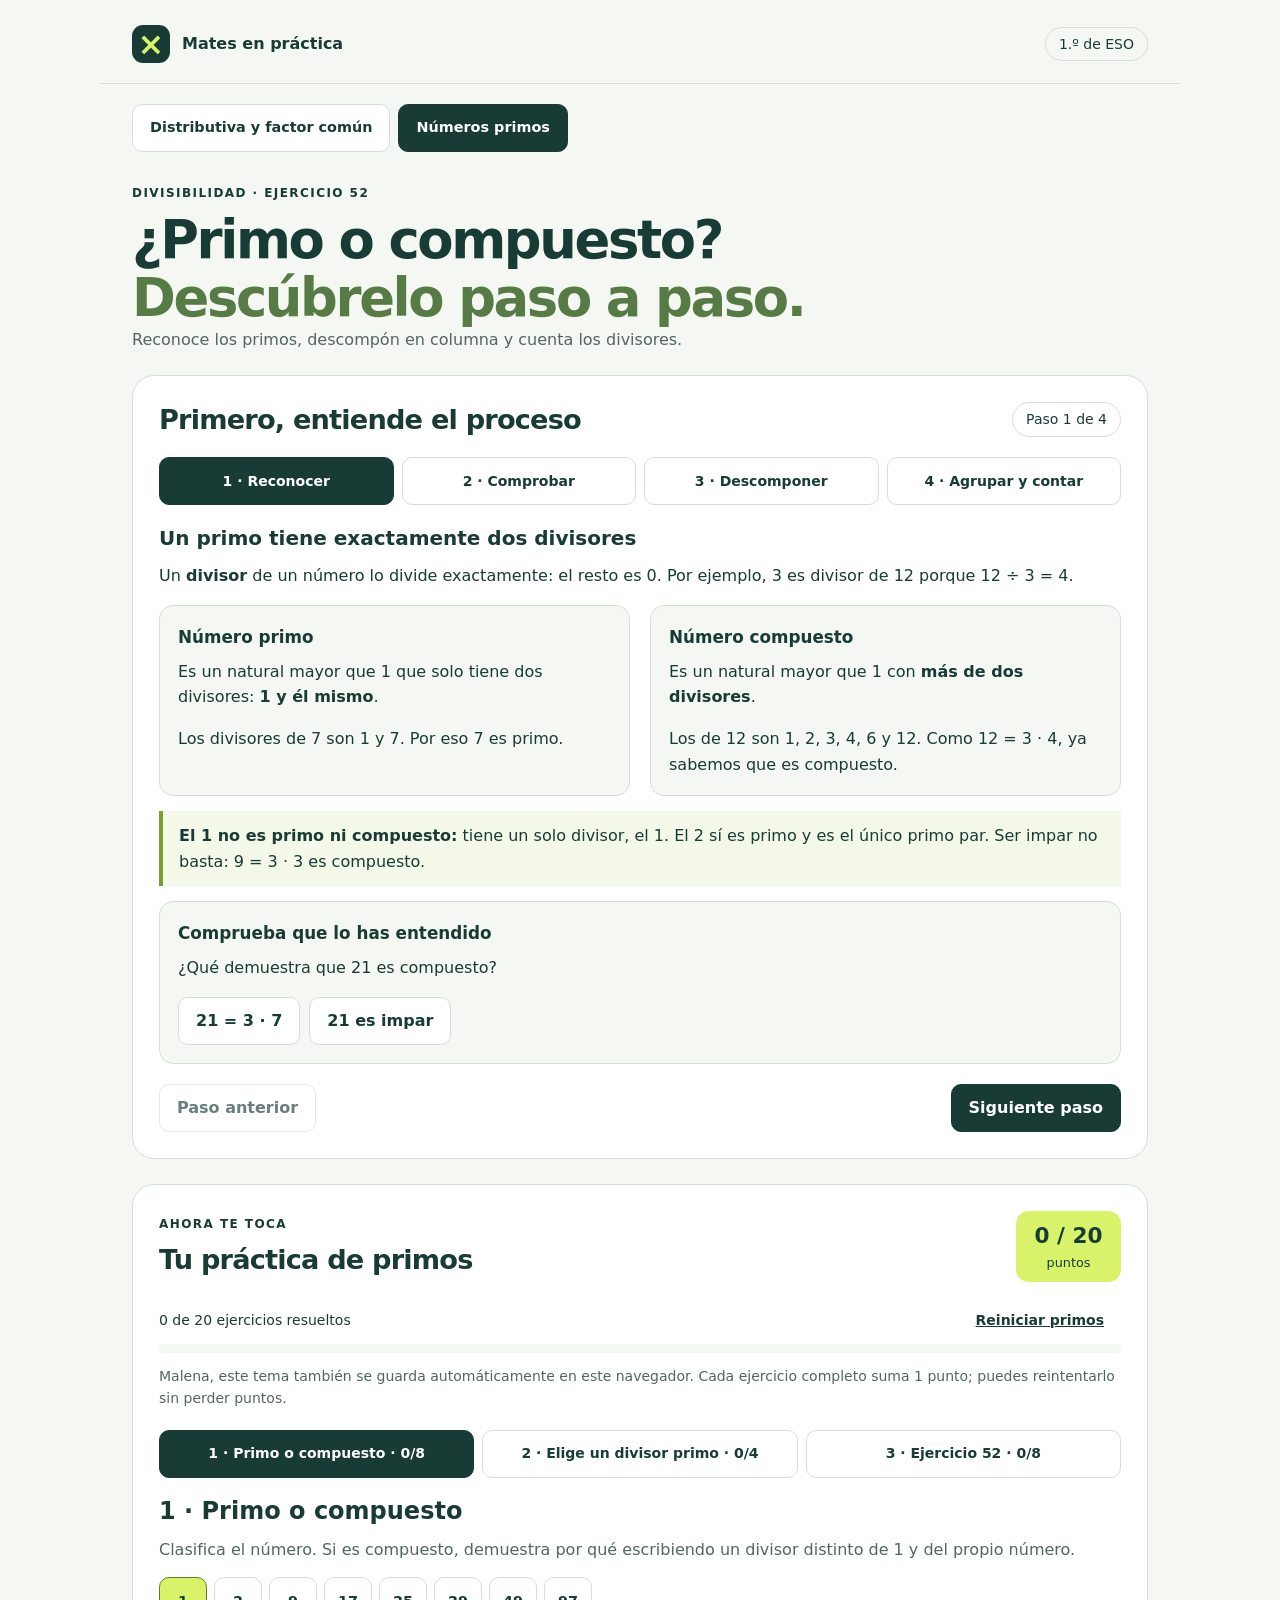
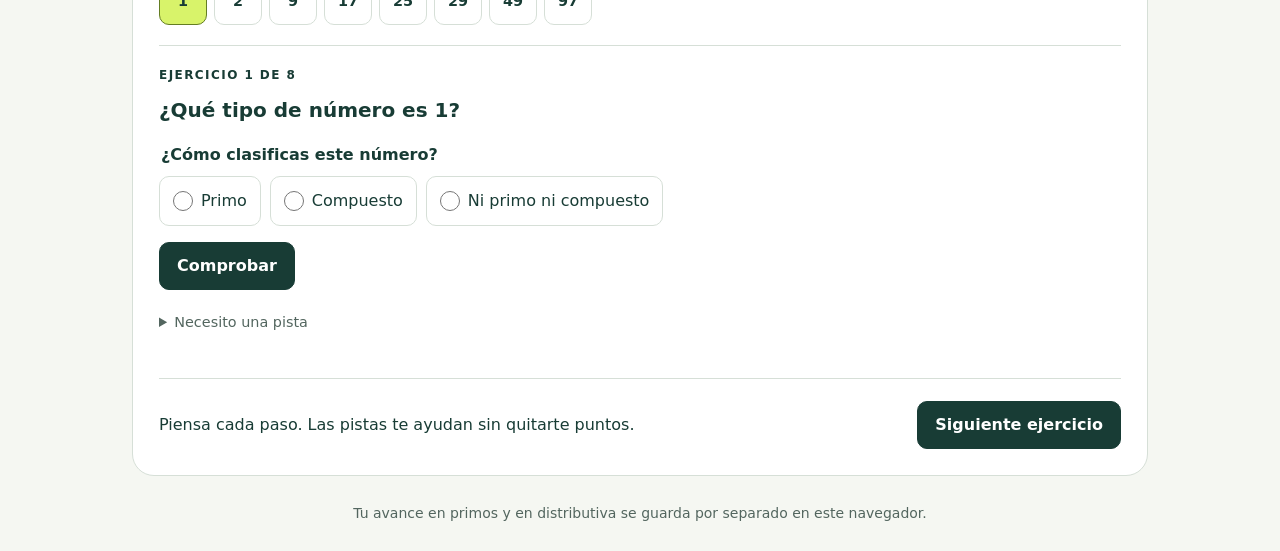
==== primos.html @ 0305ebf7 "Añadir números primos con explicación guiada y ejercicio 52" ====
<!doctype html>
<html lang="es">
<head>
<meta charset="utf-8"><meta name="viewport" content="width=device-width, initial-scale=1">
<meta name="theme-color" content="#183c35"><meta name="description" content="Aprende a distinguir números primos y compuestos y a descomponer en factores primos con divisiones sucesivas. Ejercicio 52 de 1.º de ESO.">
<title>Mates en práctica · Números primos</title>
<link rel="icon" href="data:image/svg+xml,%3Csvg xmlns='http://www.w3.org/2000/svg' viewBox='0 0 40 40'%3E%3Crect width='40' height='40' rx='10' fill='%23183c35'/%3E%3Ctext x='20' y='29' text-anchor='middle' font-size='30' fill='%23d8f36a'%3E×%3C/text%3E%3C/svg%3E">
<link rel="stylesheet" href="styles.css?v=3"><script src="prime-math.js?v=1" defer></script><script src="primes.js?v=1" defer></script>
</head>
<body>
<header><a class="brand" href="./"><span class="logo" aria-hidden="true">×</span> Mates en práctica</a><span class="tag">1.º de ESO</span></header>
<main>
<nav class="topic-nav" aria-label="Temas"><a href="./">Distributiva y factor común</a><a href="primos.html" aria-current="page">Números primos</a></nav>
<section class="intro"><p class="eyebrow">DIVISIBILIDAD · EJERCICIO 52</p><h1>¿Primo o compuesto?<br><span>Descúbrelo paso a paso.</span></h1><p>Reconoce los primos, descompón en columna y cuenta los divisores.</p></section>
<section class="practice lesson" aria-labelledby="learn-title">
<div class="practice-heading"><h2 id="learn-title">Primero, entiende el proceso</h2><span class="tag" id="lesson-counter">Paso 1 de 4</span></div>
<nav id="lesson-tabs" class="lesson-tabs" aria-label="Pasos de la explicación"></nav>
<div id="lesson-content"></div>
<div class="lesson-actions"><button id="lesson-prev" type="button">Paso anterior</button><button id="lesson-next" class="primary" type="button">Siguiente paso</button></div>
</section>
<section class="practice prime-practice" aria-labelledby="prime-practice-title">
<div class="practice-heading"><div><p class="eyebrow">AHORA TE TOCA</p><h2 id="prime-practice-title">Tu práctica de primos</h2></div><div class="score"><strong id="prime-score">0 / 20</strong><span>puntos</span></div></div>
<div class="progress-caption"><span id="prime-progress-text">0 de 20 ejercicios resueltos</span><button id="prime-reset" class="text-button" type="button">Reiniciar primos</button></div>
<progress id="prime-progress" max="20" value="0" aria-label="Ejercicios de primos resueltos"></progress>
<p class="rules" id="prime-save-status" role="status"></p>
<nav id="prime-levels" class="prime-levels" aria-label="Niveles de primos"></nav>
<h3 id="prime-level-title" tabindex="-1"></h3><p id="prime-level-help" class="level-help"></p>
<nav id="prime-questions" class="question-nav" aria-label="Ejercicios del nivel"></nav>
<div id="prime-exercise"></div>
<div class="level-footer"><p id="prime-encouragement" role="status"></p><button id="prime-next" class="primary" type="button">Siguiente ejercicio</button></div>
</section>
<noscript><p>Activa JavaScript para ver los pasos y corregir los ejercicios.</p></noscript>
<footer>Tu avance en primos y en distributiva se guarda por separado en este navegador.</footer>
</main>
<dialog id="prime-reset-dialog" aria-labelledby="prime-reset-title"><h2 id="prime-reset-title">¿Reiniciar números primos?</h2><p>Se borrarán las respuestas y los puntos de este tema en este navegador. El progreso de distributiva y factor común se conserva.</p><div class="dialog-actions"><button id="prime-cancel-reset" type="button">Seguir practicando</button><button id="prime-confirm-reset" type="button" class="primary">Sí, reiniciar primos</button></div></dialog>
</body>
</html>
---- styles.css ----
:root{color-scheme:light;--ink:#183c35;--muted:#53665f;--paper:#f5f7f2;--lime:#d8f36a;--line:#d6dfd7;--white:#fff;--error:#95371e}*{box-sizing:border-box}body{margin:0;background:var(--paper);color:var(--ink);font:16px/1.6 system-ui,-apple-system,BlinkMacSystemFont,"Segoe UI",sans-serif}header,main{max-width:1080px;margin:auto;padding:0 32px}header{display:flex;align-items:center;justify-content:space-between;padding-top:25px;padding-bottom:20px;border-bottom:1px solid var(--line)}.brand{color:var(--ink);font-weight:750;text-decoration:none;display:flex;gap:12px;align-items:center}.logo{display:grid;place-items:center;background:var(--ink);color:var(--lime);width:38px;height:38px;border-radius:11px;font-size:32px;line-height:1}.tag{border:1px solid var(--line);border-radius:30px;padding:5px 13px;font-size:.875rem;white-space:nowrap}.intro{padding:32px 0 22px}.eyebrow{font-size:.75rem;font-weight:800;letter-spacing:.12em;margin:0 0 8px}h1{font-size:clamp(2rem,4.5vw,3.3rem);line-height:1.1;letter-spacing:-.045em;margin:0}h1 span{color:#567b44}.intro>p:last-child{margin-bottom:0;color:var(--muted)}h2,h3,p{margin-top:0}h2{font-size:1.3rem;line-height:1.3;margin-bottom:0}h3{font-size:1.5rem;line-height:1.3;margin-bottom:0}.theory{display:grid;grid-template-columns:1fr 1fr;gap:18px;margin-bottom:36px}.theory article{border:1px solid var(--line);border-radius:18px;padding:22px;background:var(--white)}.card-title{display:flex;align-items:center;gap:12px;margin-bottom:14px}.number{font-size:.8rem;font-weight:800;background:var(--lime);border-radius:50%;padding:7px}.theory p{color:var(--muted);margin-bottom:12px}.formula{font-family:Georgia,serif;font-size:1.2rem;font-weight:bold;background:var(--paper);border-radius:9px;padding:10px 12px}.theory .example{margin:12px 0 0;color:var(--ink);font-weight:650}.practice{background:white;border:1px solid var(--line);border-radius:22px;padding:26px}.practice-heading,.progress-caption,.level-heading,.level-footer{display:flex;align-items:center;justify-content:space-between;gap:16px}.practice-heading h2{font-size:1.7rem;letter-spacing:-.03em}.score{background:var(--lime);border-radius:13px;padding:8px 18px;display:flex;flex-direction:column;text-align:center;min-width:105px}.score strong{font-size:1.35rem}.score span{font-size:.8rem}.progress-caption{margin-top:14px;font-size:.875rem}progress{width:100%;height:9px;display:block;border:0;border-radius:10px;overflow:hidden;background:var(--paper)}progress::-webkit-progress-bar{background:var(--paper)}progress::-webkit-progress-value{background:var(--ink)}progress::-moz-progress-bar{background:var(--ink)}button{font:inherit;font-weight:650;min-height:48px;border:1px solid var(--line);border-radius:10px;padding:10px 17px;cursor:pointer;background:white;color:var(--ink);touch-action:manipulation}button:hover{background:#eef3e6}button:disabled{opacity:.65;cursor:default}.text-button{border:0;background:transparent;text-decoration:underline;font-size:.875rem}.rules{font-size:.875rem;color:var(--muted);margin:12px 0 20px}nav{display:grid;grid-template-columns:repeat(4,1fr);gap:8px;margin-bottom:26px}nav button{font-size:.875rem;padding:10px 5px}nav button[aria-current="step"]{background:var(--ink);color:white;border-color:var(--ink)}.level-heading{margin-bottom:8px}#level-help{color:var(--muted)}.exercise{border-top:1px solid var(--line);padding:21px 0}.exercise-top{display:flex;align-items:center;gap:12px;margin-bottom:12px}.exercise-index{font-size:.8rem;color:var(--muted);font-weight:650}.expression{font-size:1.2rem;font-weight:750;letter-spacing:.015em}.answer-row{display:flex;align-items:center;gap:10px;flex-wrap:wrap}.equation{display:flex;align-items:center;gap:8px;flex-wrap:wrap;font-size:1.15rem}.field{display:flex;flex-direction:column;gap:4px}.field-label{font-size:.75rem;color:var(--muted)}input{font:inherit;font-weight:650;color:var(--ink);background:#f8faf6;border:1.5px solid #83948a;border-radius:9px;width:76px;min-height:50px;padding:8px;text-align:center}input:disabled{opacity:1;background:#eef7da;color:var(--ink);border-color:#689046;-webkit-text-fill-color:var(--ink)}input[aria-invalid="true"]{border-color:var(--error)}.math-symbol{padding-top:22px}.check{margin-left:auto;align-self:flex-end}.primary{background:var(--ink);color:white;border-color:var(--ink)}.primary:hover{background:#2d594d}.feedback{margin:12px 0 0;font-size:.95rem;border-radius:9px;padding:10px 13px}.feedback:empty{display:none}.feedback.error{background:#fff0e8;color:var(--error)}.feedback.success{background:#edf6db;color:#2c561f}.hint{margin-top:8px;font-size:.9rem;color:var(--muted)}summary{cursor:pointer;min-height:44px;display:list-item;padding-top:9px}details p{margin:5px 0 0}.level-footer{border-top:1px solid var(--line);padding-top:22px}.level-footer p{margin:0;max-width:65%}footer{text-align:center;color:var(--muted);padding:26px 0;font-size:.875rem}:focus-visible{outline:3px solid #4d62d0;outline-offset:4px}dialog{border:1px solid var(--line);border-radius:18px;max-width:440px;width:calc(100% - 32px);padding:25px;color:var(--ink)}dialog p{margin:16px 0}dialog::backdrop{background:#102b2566}.dialog-actions{display:flex;gap:10px;flex-wrap:wrap}@media(max-width:650px){header,main{padding-left:18px;padding-right:18px}.intro{padding-top:25px}.theory{grid-template-columns:1fr;gap:12px;margin-bottom:24px}.theory article{padding:18px}.practice{padding:19px 15px}.practice-heading h2{font-size:1.4rem}nav{grid-template-columns:1fr 1fr}.level-heading{align-items:flex-start}.level-heading .tag{font-size:.75rem;padding:5px 8px}input{width:64px}.check{margin-left:0}.answer-row{gap:15px}.level-footer{align-items:flex-start;flex-direction:column}.level-footer p{max-width:100%}.formula{font-size:1.05rem}.brand{font-size:.9rem}}@media(prefers-reduced-motion:no-preference){button{transition:background .15s}}

/* Temas y práctica de números primos. */
[hidden]{display:none!important}.topic-nav{display:flex;gap:8px;flex-wrap:wrap;margin:20px 0 0}.topic-nav a{display:flex;align-items:center;min-height:48px;color:var(--ink);text-decoration:none;padding:10px 17px;border-radius:10px;border:1px solid var(--line);background:white;font-size:.9rem;font-weight:700}.topic-nav a[aria-current="page"]{background:var(--ink);color:white;border-color:var(--ink)}.lesson{margin-bottom:25px}.lesson-tabs{margin:20px 0;gap:8px}.lesson-tabs button[aria-current="step"]{background:var(--ink);color:white}.lesson-content-title{font-size:1.25rem;margin:0 0 12px}.lesson-grid{display:grid;grid-template-columns:1fr 1fr;gap:20px}.lesson-box{background:var(--paper);border:1px solid var(--line);border-radius:14px;padding:18px}.lesson-box h4{font-size:1.05rem;margin:0 0 8px}.lesson-box p:last-child{margin-bottom:0}.lesson strong{font-weight:750}.lesson ol{padding-left:24px}.lesson li{margin-bottom:9px}.lesson-actions{display:flex;justify-content:space-between;gap:10px;margin-top:20px}.key-idea{border-left:4px solid #7b9d32;background:#f4f8e9;padding:12px 16px;margin:15px 0}.mini-table{width:100%;border-collapse:collapse;font-size:.95rem}.mini-table th,.mini-table td{padding:8px;text-align:left;border-bottom:1px solid var(--line)}.mini-table caption{text-align:left;font-weight:700;margin-bottom:8px}.math-line{font-size:1.2rem;font-weight:700;overflow-wrap:anywhere}.lesson .math-line{margin:12px 0}.ladder-example{border-collapse:collapse;font-size:1.15rem;min-width:150px;margin:14px 0}.ladder-example td{padding:3px 14px;text-align:right}.ladder-example td+td{border-left:2px solid var(--ink);color:#526e22;text-align:left}.prime-levels{grid-template-columns:repeat(3,1fr);margin-top:18px;margin-bottom:18px}.level-help{color:var(--muted);margin:10px 0 15px}.question-nav{display:flex;flex-wrap:wrap;gap:7px;margin-bottom:20px}.question-nav button{min-width:48px;padding:8px 12px;font-size:.9rem}.question-nav button[aria-current="step"]{background:var(--lime);border-color:#647d23;color:var(--ink)}#prime-exercise{border-top:1px solid var(--line);padding:20px 0}#prime-exercise h4{margin:0 0 12px;font-size:1.25rem}#prime-exercise h5{font-size:1.05rem;margin:16px 0 12px}.choice-group{border:0;padding:0;margin:16px 0}.choice-group legend{font-weight:650;margin-bottom:9px}.choices{display:flex;flex-wrap:wrap;gap:9px}.choice{display:flex;align-items:center;gap:8px;padding:10px 13px;min-height:50px;border:1px solid var(--line);border-radius:10px;cursor:pointer}.choice:has(input:checked){border-color:var(--ink);background:var(--paper)}.choice input{width:20px;min-height:20px;height:20px;margin:0;accent-color:var(--ink)}.prime-fields{display:flex;gap:14px;align-items:flex-end;flex-wrap:wrap;margin:14px 0}.prime-fields label{display:flex;flex-direction:column;gap:4px;font-size:.9rem}.prime-fields input{width:90px}.prime-practice form{margin:0}.prime-practice .check{margin-left:0}.prime-feedback{margin-bottom:16px}.prime-practice details{margin:12px 0}.prime-practice details p{color:var(--muted)}.factor-layout{display:grid;grid-template-columns:minmax(140px,180px) 1fr;gap:24px}.working-ladder{width:100%;border-collapse:collapse;font-size:1.25rem;align-self:start}.working-ladder caption{font-size:.8rem;color:var(--muted);text-align:left;margin-bottom:8px}.working-ladder td{padding:3px 12px;text-align:right}.working-ladder td+td{border-left:2px solid var(--ink);text-align:left;width:45%;color:#526e22}.working-ladder tr:last-child td:first-child{font-weight:800}.factor-work p{margin-bottom:10px}.power-fields{display:flex;flex-wrap:wrap;gap:12px;margin:15px 0}.power-field{display:flex;align-items:center;gap:7px;font-size:1.2rem}.power-field label{display:flex;flex-direction:column;gap:3px;font-size:.8rem}.power-field input{width:65px;min-height:46px}.factor-summary{background:var(--paper);border-radius:12px;padding:15px;margin-top:15px}.stage-result{font-size:.9rem;color:var(--muted)}.prime-practice .feedback{overflow-wrap:anywhere}.source-note{font-size:.85rem;color:var(--muted)}
@media(max-width:650px){.lesson-grid{grid-template-columns:1fr;gap:13px}.lesson-tabs{grid-template-columns:1fr 1fr}.prime-levels{grid-template-columns:1fr}.prime-levels button{text-align:left;padding:10px 13px}.factor-layout{grid-template-columns:1fr;gap:15px}.working-ladder{width:155px}.lesson .practice-heading{align-items:flex-start;flex-wrap:wrap}.mini-table{font-size:.875rem}.mini-table th,.mini-table td{padding:7px 4px}.topic-nav a{padding:10px 12px;font-size:.875rem}.power-fields{gap:10px}}
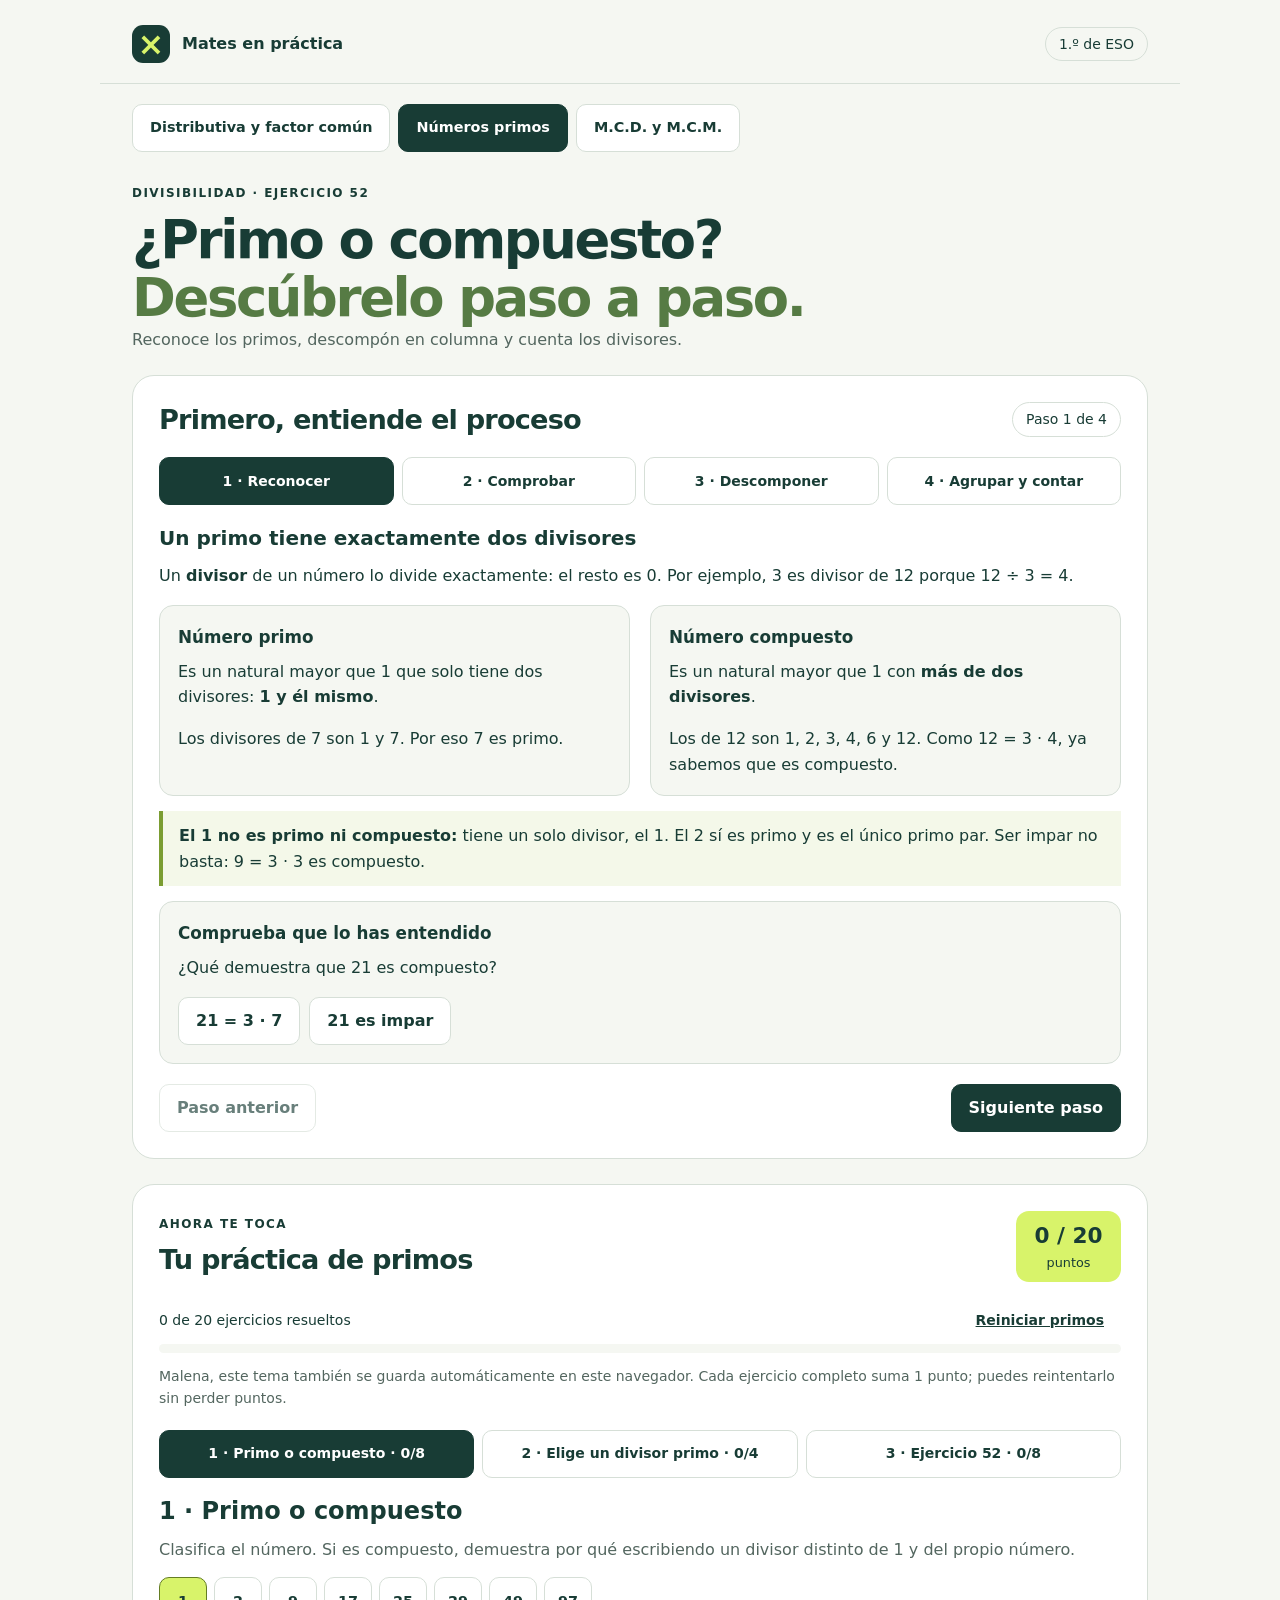
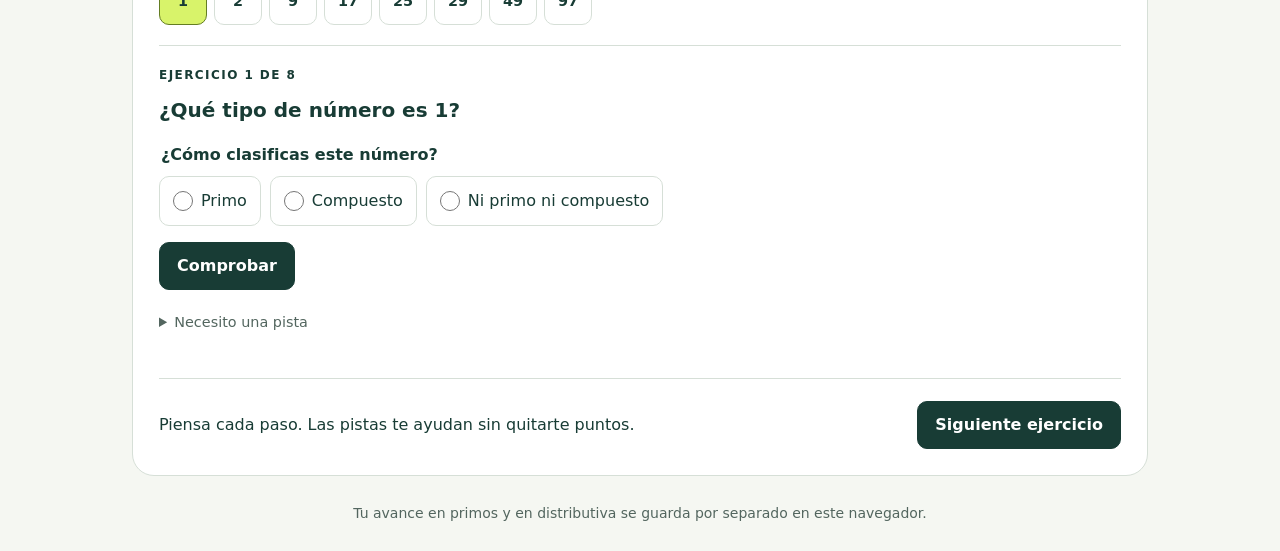
==== commit a056d84a: "Añadir tema independiente de MCD y MCM con práctica y guardado" ====
--- a/primos.html
+++ b/primos.html
@@ -10,7 +10,7 @@
 <body>
 <header><a class="brand" href="./"><span class="logo" aria-hidden="true">×</span> Mates en práctica</a><span class="tag">1.º de ESO</span></header>
 <main>
-<nav class="topic-nav" aria-label="Temas"><a href="./">Distributiva y factor común</a><a href="primos.html" aria-current="page">Números primos</a></nav>
+<nav class="topic-nav" aria-label="Temas"><a href="./">Distributiva y factor común</a><a href="primos.html" aria-current="page">Números primos</a><a href="mcd-mcm.html">M.C.D. y M.C.M.</a></nav>
 <section class="intro"><p class="eyebrow">DIVISIBILIDAD · EJERCICIO 52</p><h1>¿Primo o compuesto?<br><span>Descúbrelo paso a paso.</span></h1><p>Reconoce los primos, descompón en columna y cuenta los divisores.</p></section>
 <section class="practice lesson" aria-labelledby="learn-title">
 <div class="practice-heading"><h2 id="learn-title">Primero, entiende el proceso</h2><span class="tag" id="lesson-counter">Paso 1 de 4</span></div>
--- a/styles.css
+++ b/styles.css
@@ -3,3 +3,6 @@
 /* Temas y práctica de números primos. */
 [hidden]{display:none!important}.topic-nav{display:flex;gap:8px;flex-wrap:wrap;margin:20px 0 0}.topic-nav a{display:flex;align-items:center;min-height:48px;color:var(--ink);text-decoration:none;padding:10px 17px;border-radius:10px;border:1px solid var(--line);background:white;font-size:.9rem;font-weight:700}.topic-nav a[aria-current="page"]{background:var(--ink);color:white;border-color:var(--ink)}.lesson{margin-bottom:25px}.lesson-tabs{margin:20px 0;gap:8px}.lesson-tabs button[aria-current="step"]{background:var(--ink);color:white}.lesson-content-title{font-size:1.25rem;margin:0 0 12px}.lesson-grid{display:grid;grid-template-columns:1fr 1fr;gap:20px}.lesson-box{background:var(--paper);border:1px solid var(--line);border-radius:14px;padding:18px}.lesson-box h4{font-size:1.05rem;margin:0 0 8px}.lesson-box p:last-child{margin-bottom:0}.lesson strong{font-weight:750}.lesson ol{padding-left:24px}.lesson li{margin-bottom:9px}.lesson-actions{display:flex;justify-content:space-between;gap:10px;margin-top:20px}.key-idea{border-left:4px solid #7b9d32;background:#f4f8e9;padding:12px 16px;margin:15px 0}.mini-table{width:100%;border-collapse:collapse;font-size:.95rem}.mini-table th,.mini-table td{padding:8px;text-align:left;border-bottom:1px solid var(--line)}.mini-table caption{text-align:left;font-weight:700;margin-bottom:8px}.math-line{font-size:1.2rem;font-weight:700;overflow-wrap:anywhere}.lesson .math-line{margin:12px 0}.ladder-example{border-collapse:collapse;font-size:1.15rem;min-width:150px;margin:14px 0}.ladder-example td{padding:3px 14px;text-align:right}.ladder-example td+td{border-left:2px solid var(--ink);color:#526e22;text-align:left}.prime-levels{grid-template-columns:repeat(3,1fr);margin-top:18px;margin-bottom:18px}.level-help{color:var(--muted);margin:10px 0 15px}.question-nav{display:flex;flex-wrap:wrap;gap:7px;margin-bottom:20px}.question-nav button{min-width:48px;padding:8px 12px;font-size:.9rem}.question-nav button[aria-current="step"]{background:var(--lime);border-color:#647d23;color:var(--ink)}#prime-exercise{border-top:1px solid var(--line);padding:20px 0}#prime-exercise h4{margin:0 0 12px;font-size:1.25rem}#prime-exercise h5{font-size:1.05rem;margin:16px 0 12px}.choice-group{border:0;padding:0;margin:16px 0}.choice-group legend{font-weight:650;margin-bottom:9px}.choices{display:flex;flex-wrap:wrap;gap:9px}.choice{display:flex;align-items:center;gap:8px;padding:10px 13px;min-height:50px;border:1px solid var(--line);border-radius:10px;cursor:pointer}.choice:has(input:checked){border-color:var(--ink);background:var(--paper)}.choice input{width:20px;min-height:20px;height:20px;margin:0;accent-color:var(--ink)}.prime-fields{display:flex;gap:14px;align-items:flex-end;flex-wrap:wrap;margin:14px 0}.prime-fields label{display:flex;flex-direction:column;gap:4px;font-size:.9rem}.prime-fields input{width:90px}.prime-practice form{margin:0}.prime-practice .check{margin-left:0}.prime-feedback{margin-bottom:16px}.prime-practice details{margin:12px 0}.prime-practice details p{color:var(--muted)}.factor-layout{display:grid;grid-template-columns:minmax(140px,180px) 1fr;gap:24px}.working-ladder{width:100%;border-collapse:collapse;font-size:1.25rem;align-self:start}.working-ladder caption{font-size:.8rem;color:var(--muted);text-align:left;margin-bottom:8px}.working-ladder td{padding:3px 12px;text-align:right}.working-ladder td+td{border-left:2px solid var(--ink);text-align:left;width:45%;color:#526e22}.working-ladder tr:last-child td:first-child{font-weight:800}.factor-work p{margin-bottom:10px}.power-fields{display:flex;flex-wrap:wrap;gap:12px;margin:15px 0}.power-field{display:flex;align-items:center;gap:7px;font-size:1.2rem}.power-field label{display:flex;flex-direction:column;gap:3px;font-size:.8rem}.power-field input{width:65px;min-height:46px}.factor-summary{background:var(--paper);border-radius:12px;padding:15px;margin-top:15px}.stage-result{font-size:.9rem;color:var(--muted)}.prime-practice .feedback{overflow-wrap:anywhere}.source-note{font-size:.85rem;color:var(--muted)}
 @media(max-width:650px){.lesson-grid{grid-template-columns:1fr;gap:13px}.lesson-tabs{grid-template-columns:1fr 1fr}.prime-levels{grid-template-columns:1fr}.prime-levels button{text-align:left;padding:10px 13px}.factor-layout{grid-template-columns:1fr;gap:15px}.working-ladder{width:155px}.lesson .practice-heading{align-items:flex-start;flex-wrap:wrap}.mini-table{font-size:.875rem}.mini-table th,.mini-table td{padding:7px 4px}.topic-nav a{padding:10px 12px;font-size:.875rem}.power-fields{gap:10px}}
+
+/* M.C.D. y M.C.M. */
+.common-scroll{overflow-x:auto;margin:16px 0}.common-scroll .mini-table{min-width:340px}#common-exercise{border-top:1px solid var(--line);padding:20px 0}#common-exercise h3{margin-bottom:16px}#common-exercise form>p{margin:18px 0 10px}#common-exercise select{font:inherit;min-height:48px;max-width:100%;padding:8px;border:1px solid #83948a;border-radius:9px;color:var(--ink);background:white}#common-exercise .prime-fields label{max-width:100%}#common-progress{margin-top:18px}#common-questions{margin-bottom:20px}.ladder-example caption{font-size:.8rem;text-align:left;color:var(--muted)}
